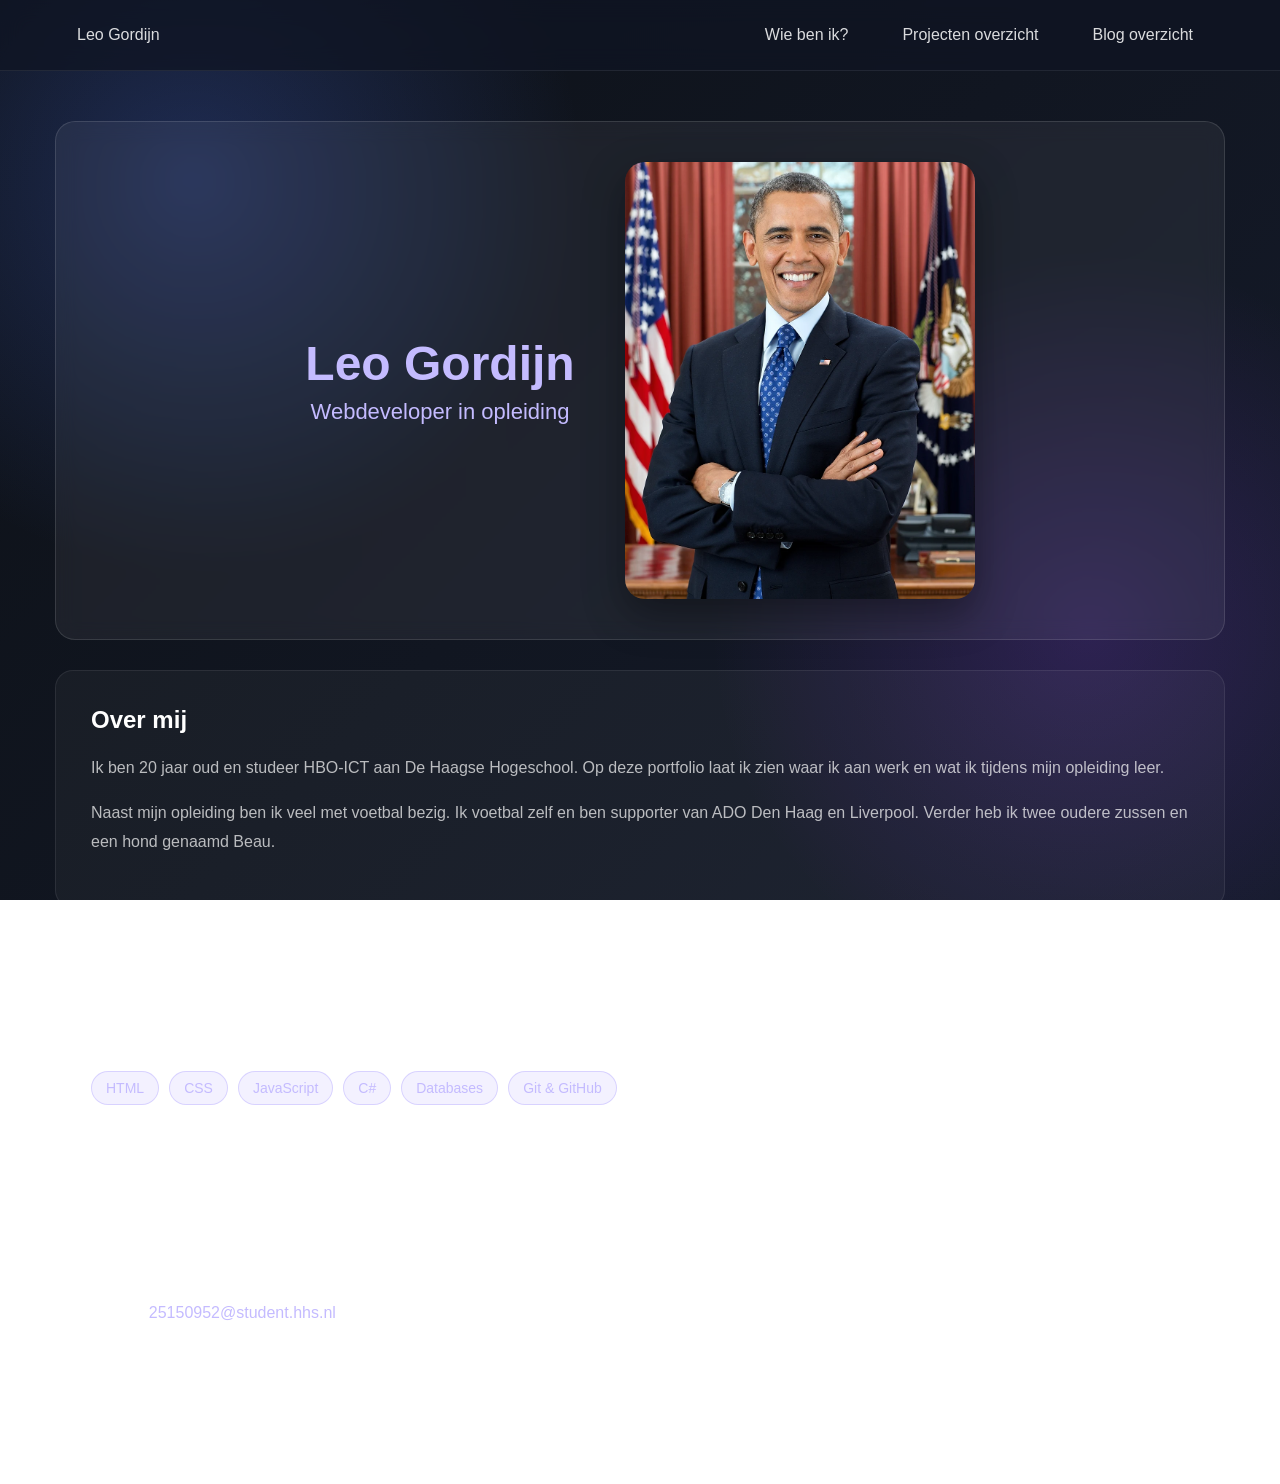
==== index.html @ fe0e4cba "Eerste versie portfolio" ====
<!doctype html>

<html lang="nl">
  <head>
    <meta charset="UTF-8" />
    <meta name="viewport" content="width=device-width, initial-scale=1.0" />

    <title>Mijn eerste website</title>
    <link rel="stylesheet" href="style.css" />
  </head>

  <body>
    <nav class="navbar">
      <div class="container">
        <ul>
          <li><a href="index.html">Leo Gordijn</a></li>

          <li>
            <a href="index.html">Wie ben ik?</a>
          </li>

          <li>
            <a href="projecten-overzicht.html">Projecten overzicht</a>
          </li>

          <li>
            <a href="blog-overzicht.html">Blog overzicht</a>
          </li>
        </ul>
      </div>
    </nav>

    <main>
      <div class="container">
        <section class="intro">
          <aside>
            <h2><b>Leo Gordijn</b></h2>
            <h3>Webdeveloper in opleiding</h3>
          </aside>
          <img src="President_Barack_Obama.jpg.webp" alt="Profielfoto" />
        </section>

        <section class="about">
          <h2>Over mij</h2>

          <p>
            Ik ben 20 jaar oud en studeer HBO-ICT aan De Haagse Hogeschool. Op
            deze portfolio laat ik zien waar ik aan werk en wat ik tijdens mijn
            opleiding leer.
          </p>

          <p>
            Naast mijn opleiding ben ik veel met voetbal bezig. Ik voetbal zelf
            en ben supporter van ADO Den Haag en Liverpool. Verder heb ik twee
            oudere zussen en een hond genaamd Beau.
          </p>
        </section>

        <section class="skills">
          <h2>Wat ik leer</h2>

          <p>
            Tijdens mijn opleiding werk ik met verschillende technieken binnen
            webdevelopment.
          </p>

          <div class="skill-list">
            <span>HTML</span>
            <span>CSS</span>
            <span>JavaScript</span>
            <span>C#</span>
            <span>Databases</span>
            <span>Git & GitHub</span>
          </div>
        </section>

        <section class="contact">
          <h2>Contact</h2>

          <p>
            Wil je contact met mij opnemen of meer van mijn werk bekijken? Je
            kunt mij bereiken via:
          </p>

          <ul class="contact-list">
            <li>
              <strong>E-mail:</strong>
              <a href="mailto:25150952@student.hhs.nl"
                >25150952@student.hhs.nl</a
              >
            </li>
          </ul>
        </section>
      </div>
    </main>

    <footer>
      <div class="container">
        <p>&copy; 2026 Leo Gordijn. Alle rechten voorbehouden.</p>
      </div>
    </footer>
  </body>
</html>
---- style.css ----
/* ========================================
   ALGEMEEN
   ======================================== */

* {
  box-sizing: border-box;
}

body {
  margin: 0;
  min-height: 100vh;

  background:
    radial-gradient(
      circle at 15% 20%,
      rgba(80, 120, 255, 0.25),
      transparent 30%
    ),
    radial-gradient(
      circle at 85% 70%,
      rgba(150, 70, 255, 0.2),
      transparent 30%
    ),
    linear-gradient(135deg, #0d1117, #151b2b);

  background-attachment: fixed;

  color: white;
  font-family: Arial, sans-serif;
}

/* ========================================
   CONTAINER
   ======================================== */

.container {
  max-width: 1200px;
  margin-left: auto;
  margin-right: auto;
  padding-left: 15px;
  padding-right: 15px;
}

/* ========================================
   NAVIGATIE
   ======================================== */

.navbar {
  position: sticky;
  top: 0;
  z-index: 1000;

  background: rgba(15, 20, 35, 0.75);
  backdrop-filter: blur(12px);
  border-bottom: 1px solid rgba(255, 255, 255, 0.08);
}

.navbar ul {
  display: flex;
  align-items: center;

  min-height: 70px;
  margin: 0;
  padding: 0;

  list-style: none;
}

.navbar li {
  margin-right: 10px;
}

.navbar li:first-child {
  margin-right: auto;
}

.navbar a {
  display: block;

  margin: 0 4px;
  padding: 12px 18px;

  color: rgba(255, 255, 255, 0.85);
  text-decoration: none;

  border-radius: 10px;

  transition:
    background-color 0.25s ease,
    color 0.25s ease,
    transform 0.25s ease;
}

.navbar a:hover {
  color: white;
  background: rgba(255, 255, 255, 0.1);
  transform: translateY(-2px);
}

/* ========================================
   WHOAMI / INTRO
   ======================================== */

.intro {
  display: flex;
  align-items: center;
  justify-content: center;
  gap: 50px;

  margin-top: 50px;
  padding: 40px;

  background: rgba(255, 255, 255, 0.06);
  border: 1px solid rgba(255, 255, 255, 0.12);
  border-radius: 20px;
  backdrop-filter: blur(10px);
}

.intro-text {
  flex: 1;
  max-width: 600px;
}

.intro-label {
  margin-bottom: 10px;

  color: #a99cff;
  font-size: 13px;
  font-weight: bold;
  letter-spacing: 2px;
}

.intro h1 {
  margin: 0 0 5px;

  font-size: 48px;
}

.intro h2 {
  margin: 0 0 25px;

  color: #c4bbff;
  font-size: 22px;
  font-weight: normal;
}

.intro p {
  color: rgba(255, 255, 255, 0.72);
  line-height: 1.8;
}

.intro aside {
  text-align: center;
}

.intro aside h2 {
  margin: 0 0 8px;
  font-size: 48px;
}

.intro aside h3 {
  margin: 0;

  color: #c4bbff;
  font-size: 22px;
  font-weight: normal;
}

.intro img {
  width: 350px;
  height: auto;

  border-radius: 20px;
  box-shadow: 0 15px 40px rgba(0, 0, 0, 0.4);
}

/* ========================================
   WHOAMI / ABOUT & SKILLS & CONTACT
   ======================================== */

.about,
.skills,
.contact {
  margin-top: 30px;
  padding: 35px;

  background: rgba(255, 255, 255, 0.04);
  border: 1px solid rgba(255, 255, 255, 0.08);
  border-radius: 18px;
}

.about h2,
.skills h2,
.contact h2 {
  margin-top: 0;
}

.about p,
.skills p,
.contact p {
  color: rgba(255, 255, 255, 0.7);
  line-height: 1.8;
}

/* ========================================
   WHOAMI / SKILLS APART
   ======================================== */

.skill-list {
  display: flex;
  flex-wrap: wrap;
  gap: 10px;
  margin-top: 20px;
}

.skill-list span {
  padding: 8px 14px;

  color: #c4bbff;
  font-size: 14px;

  background: rgba(155, 140, 255, 0.12);
  border: 1px solid rgba(155, 140, 255, 0.3);
  border-radius: 30px;
}

/* ========================================
   WHOAMI / CONTACT APART
   ======================================== */

.contact {
  margin-bottom: 50px;
}

.contact-list {
  margin: 20px 0 0;
  padding: 0;

  list-style: none;
}

.contact-list li {
  margin-bottom: 10px;
}

.contact-list a {
  color: #c4bbff;
  text-decoration: none;
}

.contact-list a:hover {
  text-decoration: underline;
}

/* ========================================
   PAGINA HEADER
   ======================================== */

.page-header {
  margin-top: 50px;
  margin-bottom: 50px;
}

.page-header h1 {
  margin-bottom: 10px;
  font-size: 40px;
}

.page-header p {
  color: rgba(255, 255, 255, 0.7);
}

/* ========================================
   ALGEMENE CARDS
   ======================================== */

.card {
  padding: 25px;

  background: rgba(255, 255, 255, 0.06);
  border: 1px solid rgba(255, 255, 255, 0.12);
  border-radius: 20px;
  backdrop-filter: blur(10px);

  transition:
    transform 0.25s ease,
    background 0.25s ease,
    border-color 0.25s ease,
    box-shadow 0.25s ease;
}

.card:hover {
  transform: translateY(-3px);
  background: rgba(255, 255, 255, 0.065);
  border-color: rgba(155, 140, 255, 0.3);
}

/* ========================================
   ALGEMENE GRIDS
   ======================================== */

.grid {
  display: grid;
  grid-template-columns: repeat(3, 1fr);
  gap: 25px;
}

/* ========================================
   PROJECTEN OVERZICHT
   ======================================== */

.project-category {
  margin-bottom: 70px;
}

.project-category h2 {
  margin-bottom: 5px;
  font-size: 30px;
}

.project-category > p {
  margin-bottom: 25px;
  color: rgba(255, 255, 255, 0.7);
}

/* ========================================
   BLOG DETAIL PAGINA
   ======================================== */

.blog-page {
  padding: 70px 20px 100px;
}

.blog-container {
  max-width: 950px;
  margin: 0 auto;
}

/* Blog header */

.blog-hero {
  margin-bottom: 30px;
  padding: 50px;

  background:
    radial-gradient(
      circle at top right,
      rgba(125, 90, 255, 0.18),
      transparent 40%
    ),
    rgba(255, 255, 255, 0.06);

  border: 1px solid rgba(255, 255, 255, 0.12);
  border-radius: 25px;
  box-shadow: 0 20px 50px rgba(0, 0, 0, 0.25);
}

.blog-label {
  display: inline-block;

  margin-bottom: 15px;

  color: #a99cff;
  font-size: 13px;
  font-weight: bold;
  letter-spacing: 2px;
}

.blog-hero h1 {
  margin: 0 0 20px;

  color: white;
  font-size: 48px;
}

.blog-hero > p {
  max-width: 700px;
  margin-bottom: 30px;

  color: rgba(255, 255, 255, 0.72);
  font-size: 18px;
  line-height: 1.8;
}

/* Technologie tags */

.blog-tech {
  display: flex;
  flex-wrap: wrap;
  gap: 10px;
}

.blog-tech span {
  padding: 8px 14px;

  color: #c4bbff;
  font-size: 13px;
  font-weight: bold;

  background: rgba(155, 140, 255, 0.12);
  border: 1px solid rgba(155, 140, 255, 0.3);
  border-radius: 30px;
}

/* Blog onderdelen */

.blog-content {
  display: grid;
  grid-template-columns: 70px 1fr;
  gap: 20px;

  margin-bottom: 18px;
  padding: 35px;

  background: rgba(255, 255, 255, 0.04);
  border: 1px solid rgba(255, 255, 255, 0.08);
  border-radius: 18px;

  transition:
    transform 0.25s ease,
    background 0.25s ease,
    border-color 0.25s ease;
}

.blog-content:hover {
  transform: translateY(-3px);
  background: rgba(255, 255, 255, 0.065);
  border-color: rgba(155, 140, 255, 0.3);
}

.blog-number {
  padding-top: 4px;

  color: #9b8cff;
  font-size: 18px;
  font-weight: bold;
}

.blog-content h2 {
  margin: 0 0 12px;

  color: white;
  font-size: 26px;
}

.blog-content h3 {
  margin-top: 25px;
  margin-bottom: 10px;

  color: #c4bbff;
}

.blog-content p {
  margin: 0;

  color: rgba(255, 255, 255, 0.7);
  line-height: 1.8;
}

/* Code in blogtekst */

.blog-content code {
  padding: 3px 7px;

  color: #c4bbff;

  background: rgba(155, 140, 255, 0.15);
  border-radius: 5px;
}

/* Request / response */

.request-flow {
  margin: 20px 0;
  padding: 20px;

  color: #c4bbff;
  text-align: center;
  line-height: 2;

  background: rgba(155, 140, 255, 0.08);
  border: 1px solid rgba(155, 140, 255, 0.25);
  border-radius: 12px;
}

/* ========================================
   FOOTER
   ======================================== */

footer {
  padding: 25px 0;

  color: rgba(255, 255, 255, 0.5);
  font-size: 14px;
  text-align: center;
}

footer p {
  margin: 0;
}

/* ========================================
   RESPONSIVE - TABLET
   ======================================== */

@media (max-width: 900px) {
  .grid {
    grid-template-columns: repeat(2, 1fr);
  }

  .intro {
    gap: 30px;
  }

  .intro img {
    width: 300px;
  }
}

/* ========================================
   RESPONSIVE - TELEFOON
   ======================================== */

@media (max-width: 600px) {
  .container {
    padding-left: 20px;
    padding-right: 20px;
  }

  /* Navigatie */

  .navbar ul {
    flex-direction: column;
    align-items: stretch;
  }

  .navbar li,
  .navbar li:first-child {
    margin-right: 0;
  }

  .navbar a {
    text-align: center;
  }

  /* Whoami */

  .intro {
    flex-direction: column;
    align-items: flex-start;
  }

  .intro img {
    width: 100%;
    max-width: 350px;
  }

  /* Projecten / blogs */

  .grid {
    grid-template-columns: 1fr;
  }

  /* Blog detail */

  .blog-page {
    padding: 40px 15px 70px;
  }

  .blog-hero {
    padding: 30px;
  }

  .blog-hero h1 {
    font-size: 34px;
  }

  .blog-content {
    grid-template-columns: 1fr;
    padding: 25px;
  }

  .blog-number {
    padding-top: 0;
  }
}
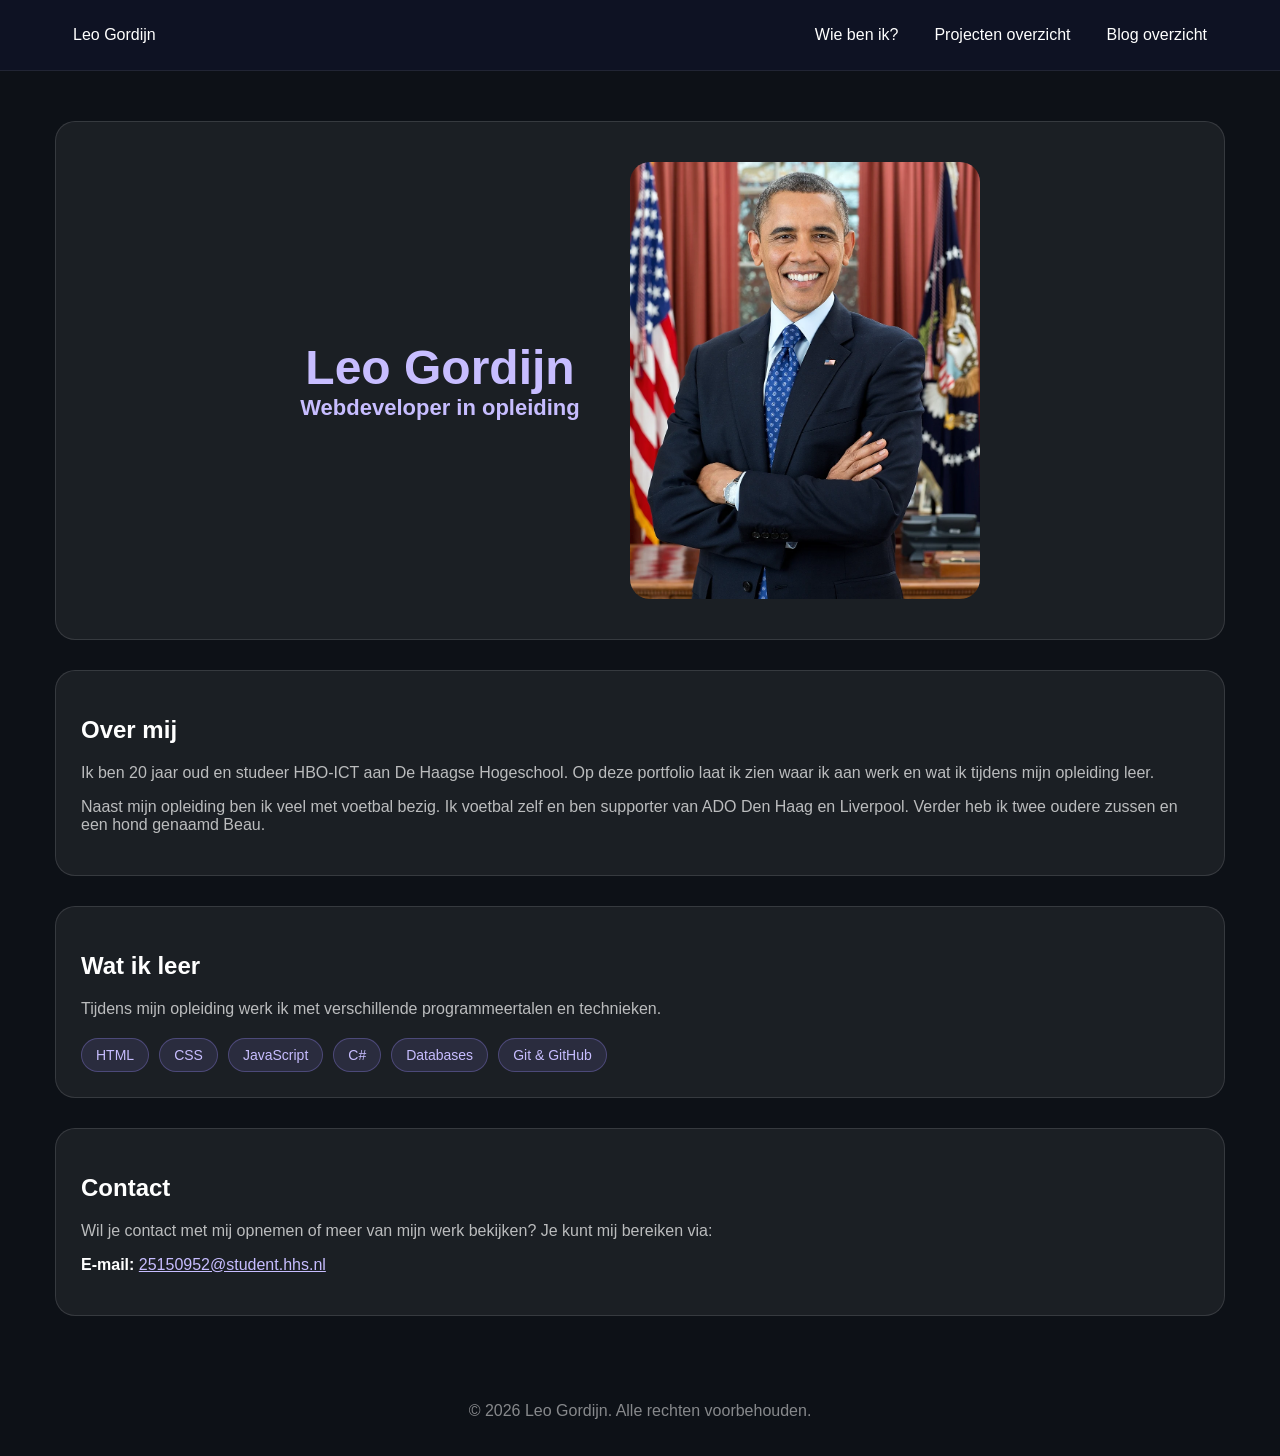
==== commit ca16135c: "Portfolio pagina's en styling bijgewerkt" ====
--- a/index.html
+++ b/index.html
@@ -5,7 +5,7 @@
     <meta charset="UTF-8" />
     <meta name="viewport" content="width=device-width, initial-scale=1.0" />
 
-    <title>Mijn eerste website</title>
+    <title>Whoami | Leo Gordijn</title>
     <link rel="stylesheet" href="style.css" />
   </head>
 
@@ -33,14 +33,18 @@
     <main>
       <div class="container">
         <section class="intro">
-          <aside>
-            <h2><b>Leo Gordijn</b></h2>
+          <div>
+            <h1>Leo Gordijn</h1>
             <h3>Webdeveloper in opleiding</h3>
-          </aside>
-          <img src="President_Barack_Obama.jpg.webp" alt="Profielfoto" />
+          </div>
+
+          <img
+            src="President_Barack_Obama.jpg.webp"
+            alt="Profielfoto van Leo Gordijn"
+          />
         </section>
 
-        <section class="about">
+        <section class="about card">
           <h2>Over mij</h2>
 
           <p>
@@ -56,12 +60,12 @@
           </p>
         </section>
 
-        <section class="skills">
+        <section class="skills card">
           <h2>Wat ik leer</h2>
 
           <p>
-            Tijdens mijn opleiding werk ik met verschillende technieken binnen
-            webdevelopment.
+            Tijdens mijn opleiding werk ik met verschillende programmeertalen en
+            technieken.
           </p>
 
           <div class="skill-list">
@@ -74,7 +78,7 @@
           </div>
         </section>
 
-        <section class="contact">
+        <section class="contact card">
           <h2>Contact</h2>
 
           <p>
@@ -85,9 +89,9 @@
           <ul class="contact-list">
             <li>
               <strong>E-mail:</strong>
-              <a href="mailto:25150952@student.hhs.nl"
-                >25150952@student.hhs.nl</a
-              >
+              <a href="mailto:25150952@student.hhs.nl">
+                25150952@student.hhs.nl
+              </a>
             </li>
           </ul>
         </section>
--- a/style.css
+++ b/style.css
@@ -1,7 +1,3 @@
-/* ========================================
-   ALGEMEEN
-   ======================================== */
-
 * {
   box-sizing: border-box;
 }
@@ -9,65 +5,32 @@
 body {
   margin: 0;
   min-height: 100vh;
-
-  background:
-    radial-gradient(
-      circle at 15% 20%,
-      rgba(80, 120, 255, 0.25),
-      transparent 30%
-    ),
-    radial-gradient(
-      circle at 85% 70%,
-      rgba(150, 70, 255, 0.2),
-      transparent 30%
-    ),
-    linear-gradient(135deg, #0d1117, #151b2b);
-
-  background-attachment: fixed;
-
-  color: white;
+  background-color: hsl(216, 28%, 7%);
+  color: hsl(0, 0%, 100%);
   font-family: Arial, sans-serif;
 }
-
-/* ========================================
-   CONTAINER
-   ======================================== */
 
 .container {
   max-width: 1200px;
-  margin-left: auto;
-  margin-right: auto;
-  padding-left: 15px;
-  padding-right: 15px;
-}
-
-/* ========================================
-   NAVIGATIE
-   ======================================== */
+  margin: auto;
+  padding: 0 15px;
+}
 
 .navbar {
   position: sticky;
   top: 0;
-  z-index: 1000;
-
-  background: rgba(15, 20, 35, 0.75);
-  backdrop-filter: blur(12px);
-  border-bottom: 1px solid rgba(255, 255, 255, 0.08);
+  z-index: 10;
+  background: hsla(225, 40%, 10%, 0.95);
+  border-bottom: 1px solid hsla(0, 0%, 100%, 0.08);
 }
 
 .navbar ul {
   display: flex;
   align-items: center;
-
   min-height: 70px;
   margin: 0;
   padding: 0;
-
   list-style: none;
-}
-
-.navbar li {
-  margin-right: 10px;
 }
 
 .navbar li:first-child {
@@ -76,228 +39,110 @@
 
 .navbar a {
   display: block;
-
-  margin: 0 4px;
   padding: 12px 18px;
-
-  color: rgba(255, 255, 255, 0.85);
+  color: hsl(0, 0%, 100%);
   text-decoration: none;
-
   border-radius: 10px;
-
-  transition:
-    background-color 0.25s ease,
-    color 0.25s ease,
-    transform 0.25s ease;
 }
 
 .navbar a:hover {
-  color: white;
-  background: rgba(255, 255, 255, 0.1);
-  transform: translateY(-2px);
-}
-
-/* ========================================
-   WHOAMI / INTRO
-   ======================================== */
+  background: hsla(0, 0%, 100%, 0.1);
+}
 
 .intro {
   display: flex;
   align-items: center;
   justify-content: center;
   gap: 50px;
-
   margin-top: 50px;
   padding: 40px;
-
-  background: rgba(255, 255, 255, 0.06);
-  border: 1px solid rgba(255, 255, 255, 0.12);
+  background: hsla(0, 0%, 100%, 0.06);
+  border: 1px solid hsla(0, 0%, 100%, 0.12);
   border-radius: 20px;
-  backdrop-filter: blur(10px);
-}
-
-.intro-text {
-  flex: 1;
-  max-width: 600px;
-}
-
-.intro-label {
-  margin-bottom: 10px;
-
-  color: #a99cff;
-  font-size: 13px;
-  font-weight: bold;
-  letter-spacing: 2px;
+}
+
+.intro div {
+  text-align: center;
 }
 
 .intro h1 {
-  margin: 0 0 5px;
-
+  margin: 0;
+  color: hsl(249, 100%, 87%);
   font-size: 48px;
 }
 
-.intro h2 {
-  margin: 0 0 25px;
-
-  color: #c4bbff;
+.intro h3 {
+  margin: 0;
+  color: hsl(249, 100%, 87%);
   font-size: 22px;
-  font-weight: normal;
-}
-
-.intro p {
-  color: rgba(255, 255, 255, 0.72);
-  line-height: 1.8;
-}
-
-.intro aside {
-  text-align: center;
-}
-
-.intro aside h2 {
-  margin: 0 0 8px;
-  font-size: 48px;
-}
-
-.intro aside h3 {
-  margin: 0;
-
-  color: #c4bbff;
-  font-size: 22px;
-  font-weight: normal;
 }
 
 .intro img {
   width: 350px;
-  height: auto;
-
   border-radius: 20px;
-  box-shadow: 0 15px 40px rgba(0, 0, 0, 0.4);
-}
-
-/* ========================================
-   WHOAMI / ABOUT & SKILLS & CONTACT
-   ======================================== */
+}
 
 .about,
 .skills,
 .contact {
   margin-top: 30px;
-  padding: 35px;
-
-  background: rgba(255, 255, 255, 0.04);
-  border: 1px solid rgba(255, 255, 255, 0.08);
-  border-radius: 18px;
-}
-
-.about h2,
-.skills h2,
-.contact h2 {
-  margin-top: 0;
-}
-
-.about p,
-.skills p,
-.contact p {
-  color: rgba(255, 255, 255, 0.7);
-  line-height: 1.8;
-}
-
-/* ========================================
-   WHOAMI / SKILLS APART
-   ======================================== */
+}
+
+.contact {
+  margin-bottom: 50px;
+}
 
 .skill-list {
   display: flex;
-  flex-wrap: wrap;
   gap: 10px;
   margin-top: 20px;
 }
 
-.skill-list span {
+.skill-list span,
+.blog-tech span {
   padding: 8px 14px;
-
-  color: #c4bbff;
+  color: hsl(249, 100%, 87%);
   font-size: 14px;
-
-  background: rgba(155, 140, 255, 0.12);
-  border: 1px solid rgba(155, 140, 255, 0.3);
+  background: hsla(249, 100%, 77%, 0.12);
+  border: 1px solid hsla(249, 100%, 77%, 0.3);
   border-radius: 30px;
 }
 
-/* ========================================
-   WHOAMI / CONTACT APART
-   ======================================== */
-
-.contact {
-  margin-bottom: 50px;
-}
-
 .contact-list {
-  margin: 20px 0 0;
   padding: 0;
-
   list-style: none;
 }
 
-.contact-list li {
-  margin-bottom: 10px;
-}
-
 .contact-list a {
-  color: #c4bbff;
-  text-decoration: none;
-}
-
-.contact-list a:hover {
-  text-decoration: underline;
-}
-
-/* ========================================
-   PAGINA HEADER
-   ======================================== */
+  color: hsl(249, 100%, 87%);
+}
 
 .page-header {
-  margin-top: 50px;
-  margin-bottom: 50px;
+  margin: 50px 0;
 }
 
 .page-header h1 {
-  margin-bottom: 10px;
   font-size: 40px;
 }
 
 .page-header p {
-  color: rgba(255, 255, 255, 0.7);
-}
-
-/* ========================================
-   ALGEMENE CARDS
-   ======================================== */
+  color: hsla(0, 0%, 100%, 0.7);
+}
 
 .card {
   padding: 25px;
-
-  background: rgba(255, 255, 255, 0.06);
-  border: 1px solid rgba(255, 255, 255, 0.12);
+  background: hsla(0, 0%, 100%, 0.06);
+  border: 1px solid hsla(0, 0%, 100%, 0.12);
   border-radius: 20px;
-  backdrop-filter: blur(10px);
-
-  transition:
-    transform 0.25s ease,
-    background 0.25s ease,
-    border-color 0.25s ease,
-    box-shadow 0.25s ease;
+}
+
+.card p {
+  color: hsla(0, 0%, 100%, 0.7);
 }
 
 .card:hover {
-  transform: translateY(-3px);
-  background: rgba(255, 255, 255, 0.065);
-  border-color: rgba(155, 140, 255, 0.3);
-}
-
-/* ========================================
-   ALGEMENE GRIDS
-   ======================================== */
+  background: hsla(0, 0%, 100%, 0.08);
+}
 
 .grid {
   display: grid;
@@ -305,205 +150,94 @@
   gap: 25px;
 }
 
-/* ========================================
-   PROJECTEN OVERZICHT
-   ======================================== */
+.project {
+  margin-bottom: 30px;
+}
+
+.project h2 {
+  margin-top: 0;
+}
 
 .project-category {
   margin-bottom: 70px;
 }
 
 .project-category h2 {
-  margin-bottom: 5px;
   font-size: 30px;
 }
 
-.project-category > p {
-  margin-bottom: 25px;
-  color: rgba(255, 255, 255, 0.7);
-}
-
-/* ========================================
-   BLOG DETAIL PAGINA
-   ======================================== */
+.project-category p {
+  color: hsla(0, 0%, 100%, 0.7);
+}
 
 .blog-page {
-  padding: 70px 20px 100px;
-}
-
-.blog-container {
-  max-width: 950px;
-  margin: 0 auto;
-}
-
-/* Blog header */
-
-.blog-hero {
+  padding: 70px;
+}
+
+.blog-intro {
   margin-bottom: 30px;
   padding: 50px;
-
-  background:
-    radial-gradient(
-      circle at top right,
-      rgba(125, 90, 255, 0.18),
-      transparent 40%
-    ),
-    rgba(255, 255, 255, 0.06);
-
-  border: 1px solid rgba(255, 255, 255, 0.12);
-  border-radius: 25px;
-  box-shadow: 0 20px 50px rgba(0, 0, 0, 0.25);
-}
-
-.blog-label {
-  display: inline-block;
-
-  margin-bottom: 15px;
-
-  color: #a99cff;
-  font-size: 13px;
-  font-weight: bold;
-  letter-spacing: 2px;
-}
-
-.blog-hero h1 {
-  margin: 0 0 20px;
-
-  color: white;
+  border: 1px solid hsla(0, 0%, 100%, 0.12);
+  border-radius: 20px;
+}
+
+.blog-intro h1 {
+  margin: 0;
   font-size: 48px;
 }
 
-.blog-hero > p {
+.blog-intro p {
   max-width: 700px;
-  margin-bottom: 30px;
-
-  color: rgba(255, 255, 255, 0.72);
+  color: hsla(0, 0%, 100%, 0.7);
   font-size: 18px;
-  line-height: 1.8;
-}
-
-/* Technologie tags */
+}
 
 .blog-tech {
   display: flex;
-  flex-wrap: wrap;
-  gap: 10px;
-}
-
-.blog-tech span {
-  padding: 8px 14px;
-
-  color: #c4bbff;
-  font-size: 13px;
-  font-weight: bold;
-
-  background: rgba(155, 140, 255, 0.12);
-  border: 1px solid rgba(155, 140, 255, 0.3);
-  border-radius: 30px;
-}
-
-/* Blog onderdelen */
+  gap: 15px;
+  margin-top: 20px;
+}
 
 .blog-content {
   display: grid;
   grid-template-columns: 70px 1fr;
   gap: 20px;
-
   margin-bottom: 18px;
-  padding: 35px;
-
-  background: rgba(255, 255, 255, 0.04);
-  border: 1px solid rgba(255, 255, 255, 0.08);
-  border-radius: 18px;
-
-  transition:
-    transform 0.25s ease,
-    background 0.25s ease,
-    border-color 0.25s ease;
-}
-
-.blog-content:hover {
-  transform: translateY(-3px);
-  background: rgba(255, 255, 255, 0.065);
-  border-color: rgba(155, 140, 255, 0.3);
 }
 
 .blog-number {
-  padding-top: 4px;
-
-  color: #9b8cff;
+  color: hsl(249, 100%, 77%);
   font-size: 18px;
   font-weight: bold;
 }
 
 .blog-content h2 {
-  margin: 0 0 12px;
-
-  color: white;
-  font-size: 26px;
+  margin-top: 0;
 }
 
 .blog-content h3 {
   margin-top: 25px;
-  margin-bottom: 10px;
-
-  color: #c4bbff;
 }
 
 .blog-content p {
-  margin: 0;
-
-  color: rgba(255, 255, 255, 0.7);
-  line-height: 1.8;
-}
-
-/* Code in blogtekst */
+  margin: 0 0 15;
+}
 
 .blog-content code {
-  padding: 3px 7px;
-
-  color: #c4bbff;
-
-  background: rgba(155, 140, 255, 0.15);
-  border-radius: 5px;
-}
-
-/* Request / response */
-
-.request-flow {
-  margin: 20px 0;
+  padding: 3px;
+  color: hsl(249, 100%, 87%);
+  background: hsla(249, 100%, 77%, 0.15);
+}
+
+footer {
   padding: 20px;
-
-  color: #c4bbff;
+  color: hsla(0, 0%, 100%, 0.5);
   text-align: center;
-  line-height: 2;
-
-  background: rgba(155, 140, 255, 0.08);
-  border: 1px solid rgba(155, 140, 255, 0.25);
-  border-radius: 12px;
-}
-
-/* ========================================
-   FOOTER
-   ======================================== */
-
-footer {
-  padding: 25px 0;
-
-  color: rgba(255, 255, 255, 0.5);
-  font-size: 14px;
-  text-align: center;
-}
-
-footer p {
-  margin: 0;
-}
-
-/* ========================================
-   RESPONSIVE - TABLET
-   ======================================== */
-
-@media (max-width: 900px) {
+}
+
+/* TABLET */
+
+@media (max-width: 768px) {
   .grid {
     grid-template-columns: repeat(2, 1fr);
   }
@@ -515,26 +249,23 @@
   .intro img {
     width: 300px;
   }
-}
-
-/* ========================================
-   RESPONSIVE - TELEFOON
-   ======================================== */
-
-@media (max-width: 600px) {
-  .container {
-    padding-left: 20px;
-    padding-right: 20px;
-  }
-
-  /* Navigatie */
+
+  .blog-page {
+    padding: 40px;
+  }
+}
+
+/* TELEFOON */
+
+@media (max-width: 480px) {
+  .grid {
+    grid-template-columns: 1fr;
+  }
 
   .navbar ul {
     flex-direction: column;
-    align-items: stretch;
-  }
-
-  .navbar li,
+  }
+
   .navbar li:first-child {
     margin-right: 0;
   }
@@ -543,44 +274,39 @@
     text-align: center;
   }
 
-  /* Whoami */
-
   .intro {
     flex-direction: column;
-    align-items: flex-start;
+    gap: 20px;
+    padding: 25px;
+  }
+
+  .intro h1 {
+    font-size: 36px;
   }
 
   .intro img {
     width: 100%;
-    max-width: 350px;
-  }
-
-  /* Projecten / blogs */
-
-  .grid {
-    grid-template-columns: 1fr;
-  }
-
-  /* Blog detail */
+    max-width: 300px;
+  }
+
+  .skill-list,
+  .blog-tech {
+    flex-wrap: wrap;
+  }
 
   .blog-page {
-    padding: 40px 15px 70px;
-  }
-
-  .blog-hero {
-    padding: 30px;
-  }
-
-  .blog-hero h1 {
+    padding: 30px 15px;
+  }
+
+  .blog-intro {
+    padding: 25px;
+  }
+
+  .blog-intro h1 {
     font-size: 34px;
   }
 
   .blog-content {
     grid-template-columns: 1fr;
-    padding: 25px;
-  }
-
-  .blog-number {
-    padding-top: 0;
-  }
-}
+  }
+}
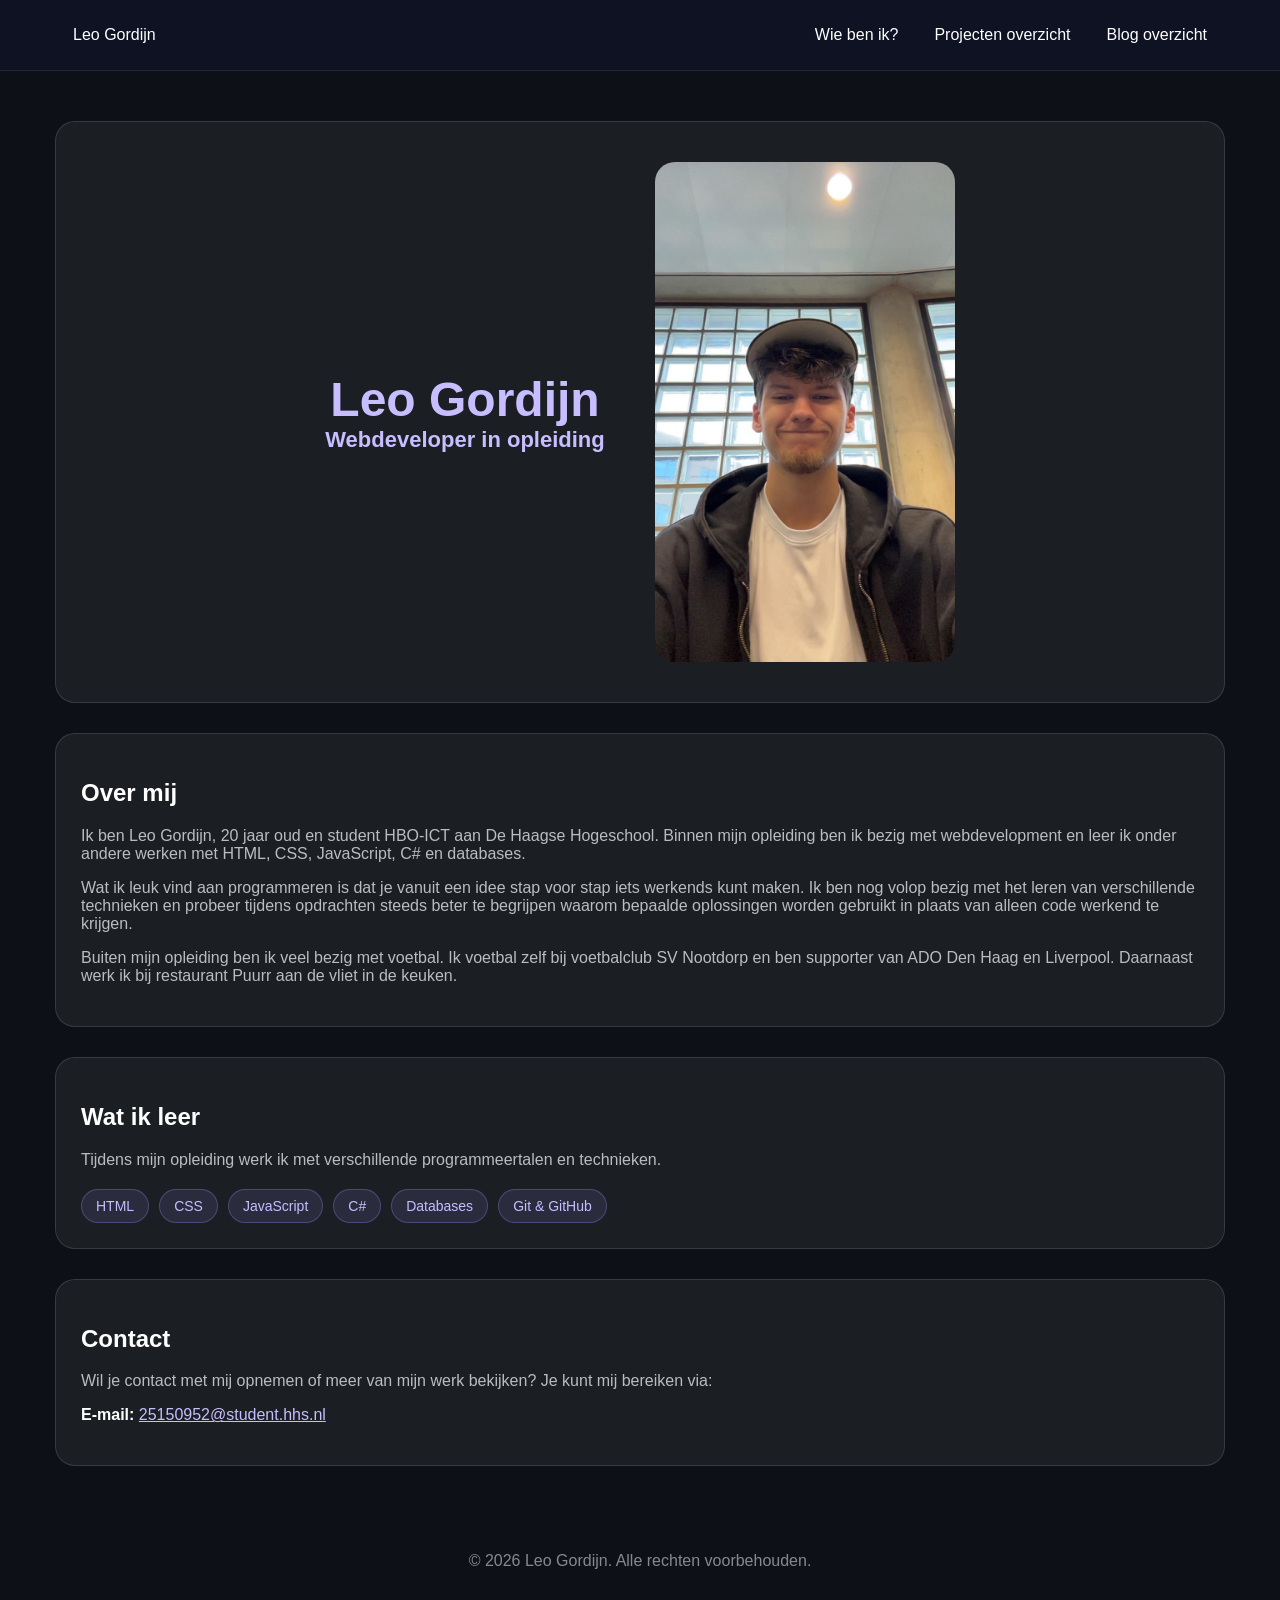
==== commit cac8860e: "Website bijgewerkt" ====
--- a/index.html
+++ b/index.html
@@ -2,11 +2,11 @@
 
 <html lang="nl">
   <head>
-    <meta charset="UTF-8" />
-    <meta name="viewport" content="width=device-width, initial-scale=1.0" />
+    <meta charset="UTF-8">
+    <meta name="viewport" content="width=device-width, initial-scale=1.0">
 
     <title>Whoami | Leo Gordijn</title>
-    <link rel="stylesheet" href="style.css" />
+    <link rel="stylesheet" href="style.css">
   </head>
 
   <body>
@@ -35,28 +35,34 @@
         <section class="intro">
           <div>
             <h1>Leo Gordijn</h1>
-            <h3>Webdeveloper in opleiding</h3>
+            <h2>Webdeveloper in opleiding</h2>
           </div>
 
-          <img
-            src="President_Barack_Obama.jpg.webp"
-            alt="Profielfoto van Leo Gordijn"
-          />
+          <img src="ikke.jpg" alt="Profielfoto van Leo Gordijn">
         </section>
 
         <section class="about card">
           <h2>Over mij</h2>
 
           <p>
-            Ik ben 20 jaar oud en studeer HBO-ICT aan De Haagse Hogeschool. Op
-            deze portfolio laat ik zien waar ik aan werk en wat ik tijdens mijn
-            opleiding leer.
+            Ik ben Leo Gordijn, 20 jaar oud en student HBO-ICT aan De Haagse
+            Hogeschool. Binnen mijn opleiding ben ik bezig met webdevelopment en
+            leer ik onder andere werken met HTML, CSS, JavaScript, C# en
+            databases.
           </p>
 
           <p>
-            Naast mijn opleiding ben ik veel met voetbal bezig. Ik voetbal zelf
-            en ben supporter van ADO Den Haag en Liverpool. Verder heb ik twee
-            oudere zussen en een hond genaamd Beau.
+            Wat ik leuk vind aan programmeren is dat je vanuit een idee stap
+            voor stap iets werkends kunt maken. Ik ben nog volop bezig met het
+            leren van verschillende technieken en probeer tijdens opdrachten
+            steeds beter te begrijpen waarom bepaalde oplossingen worden
+            gebruikt in plaats van alleen code werkend te krijgen.
+          </p>
+
+          <p>
+            Buiten mijn opleiding ben ik veel bezig met voetbal. Ik voetbal zelf
+            bij voetbalclub SV Nootdorp en ben supporter van ADO Den Haag en
+            Liverpool. Daarnaast werk ik bij restaurant Puurr aan de vliet in de keuken.
           </p>
         </section>
 
--- a/style.css
+++ b/style.css
@@ -71,14 +71,15 @@
   font-size: 48px;
 }
 
-.intro h3 {
+.intro h2 {
   margin: 0;
   color: hsl(249, 100%, 87%);
   font-size: 22px;
 }
 
 .intro img {
-  width: 350px;
+  width: 300px;
+  height: 500px;
   border-radius: 20px;
 }
 
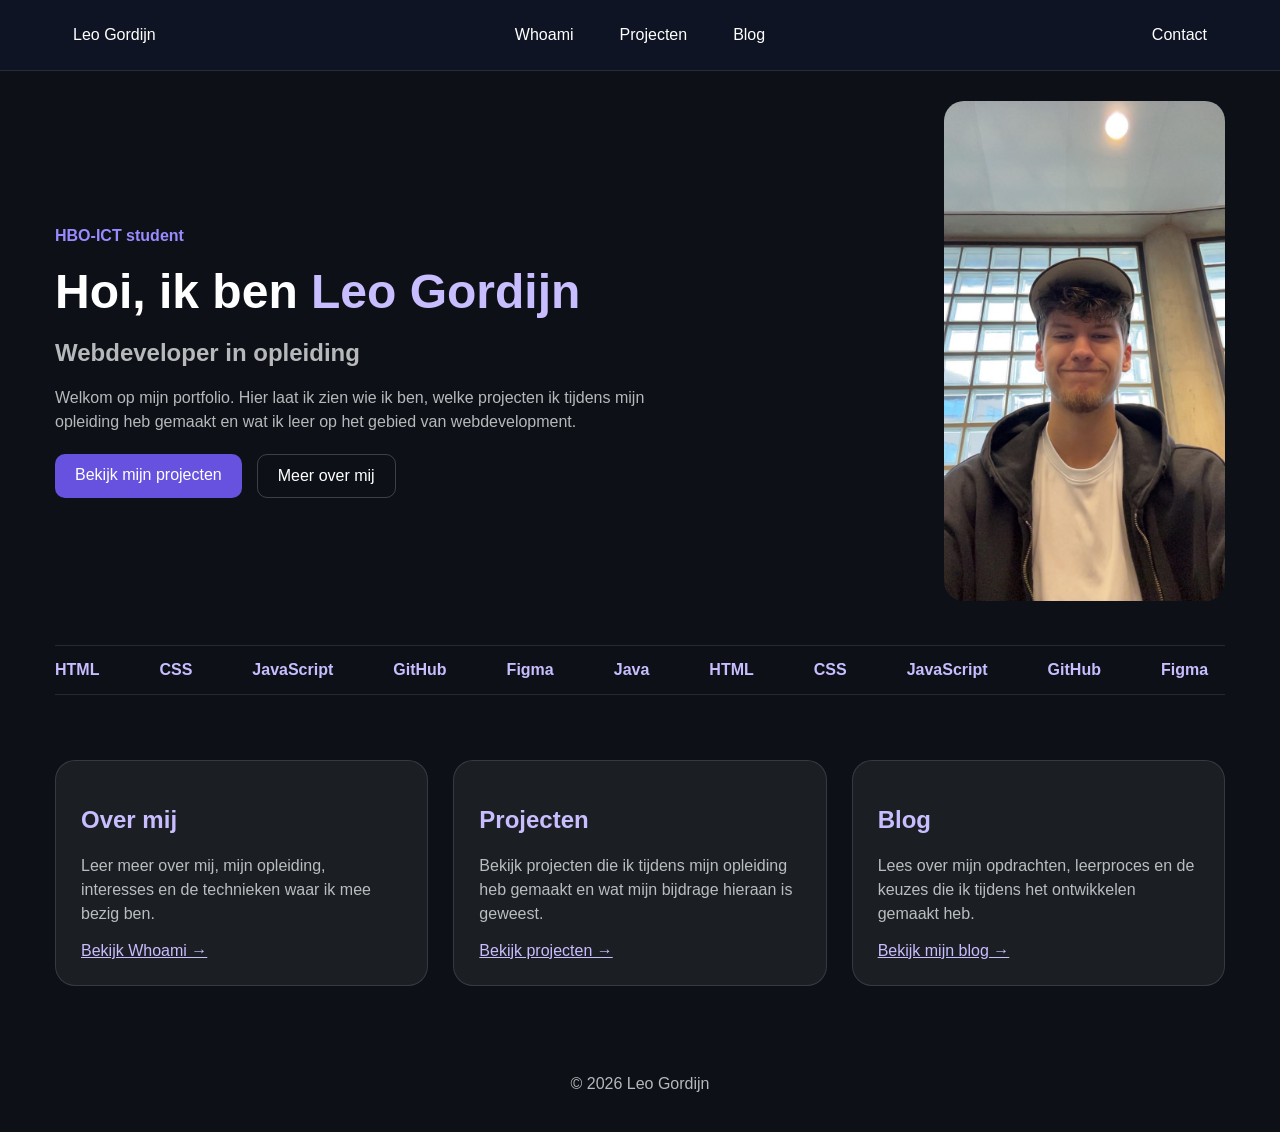
==== commit 02d949be: "Portfolio website bijgewerkt" ====
--- a/index.html
+++ b/index.html
@@ -1,113 +1,124 @@
 <!doctype html>
-
 <html lang="nl">
   <head>
-    <meta charset="UTF-8">
-    <meta name="viewport" content="width=device-width, initial-scale=1.0">
-
-    <title>Whoami | Leo Gordijn</title>
-    <link rel="stylesheet" href="style.css">
+    <meta charset="UTF-8" />
+    <meta name="viewport" content="width=device-width, initial-scale=1.0" />
+    <meta
+      name="description"
+      content="Portfolio van Leo Gordijn, HBO-ICT student en webdeveloper in opleiding."
+    />
+    <title>Home | Leo Gordijn</title>
+    <link rel="stylesheet" href="style.css" />
   </head>
 
   <body>
     <nav class="navbar">
-      <div class="container">
-        <ul>
-          <li><a href="index.html">Leo Gordijn</a></li>
+      <div class="nav-container">
+        <a class="nav-home" href="index.html">Leo Gordijn</a>
 
-          <li>
-            <a href="index.html">Wie ben ik?</a>
-          </li>
+        <ul class="nav-links">
+          <li><a href="whoami.html">Whoami</a></li>
+          <li><a href="projecten-overzicht.html">Projecten</a></li>
+          <li><a href="blog-overzicht.html">Blog</a></li>
+        </ul>
 
-          <li>
-            <a href="projecten-overzicht.html">Projecten overzicht</a>
-          </li>
-
-          <li>
-            <a href="blog-overzicht.html">Blog overzicht</a>
-          </li>
-        </ul>
+        <a class="nav-contact" href="contact.html">Contact</a>
       </div>
     </nav>
 
-    <main>
-      <div class="container">
-        <section class="intro">
-          <div>
-            <h1>Leo Gordijn</h1>
-            <h2>Webdeveloper in opleiding</h2>
-          </div>
+    <main class="container">
+      <section class="home">
+        <div class="home-text">
+          <p class="home-label">HBO-ICT student</p>
 
-          <img src="ikke.jpg" alt="Profielfoto van Leo Gordijn">
-        </section>
+          <h1>Hoi, ik ben <span>Leo Gordijn</span></h1>
 
-        <section class="about card">
-          <h2>Over mij</h2>
+          <h2>Webdeveloper in opleiding</h2>
 
-          <p>
-            Ik ben Leo Gordijn, 20 jaar oud en student HBO-ICT aan De Haagse
-            Hogeschool. Binnen mijn opleiding ben ik bezig met webdevelopment en
-            leer ik onder andere werken met HTML, CSS, JavaScript, C# en
-            databases.
+          <p class="home-description">
+            Welkom op mijn portfolio. Hier laat ik zien wie ik ben, welke
+            projecten ik tijdens mijn opleiding heb gemaakt en wat ik leer op
+            het gebied van webdevelopment.
           </p>
 
+          <div class="home-buttons">
+            <a class="button-primary" href="projecten-overzicht.html">
+              Bekijk mijn projecten
+            </a>
+
+            <a class="button-secondary" href="whoami.html"> Meer over mij </a>
+          </div>
+        </div>
+
+        <div>
+          <img src="afbeeldingen\ikke.jpg" alt="Profielfoto van Leo Gordijn" />
+        </div>
+      </section>
+
+      <section class="tech-bar" aria-label="Technieken die ik gebruik">
+        <div class="tech-track">
+          <span>HTML</span>
+          <span>CSS</span>
+          <span>JavaScript</span>
+          <span>GitHub</span>
+          <span>Figma</span>
+          <span>Java</span>
+
+          <span>HTML</span>
+          <span>CSS</span>
+          <span>JavaScript</span>
+          <span>GitHub</span>
+          <span>Figma</span>
+          <span>Java</span>
+
+          <span>HTML</span>
+          <span>CSS</span>
+          <span>JavaScript</span>
+          <span>GitHub</span>
+          <span>Figma</span>
+          <span>Java</span>
+
+          <span>HTML</span>
+          <span>CSS</span>
+          <span>JavaScript</span>
+          <span>GitHub</span>
+          <span>Figma</span>
+          <span>Java</span>
+        </div>
+      </section>
+
+      <section class="home-info">
+        <article class="card">
+          <h2>Over mij</h2>
           <p>
-            Wat ik leuk vind aan programmeren is dat je vanuit een idee stap
-            voor stap iets werkends kunt maken. Ik ben nog volop bezig met het
-            leren van verschillende technieken en probeer tijdens opdrachten
-            steeds beter te begrijpen waarom bepaalde oplossingen worden
-            gebruikt in plaats van alleen code werkend te krijgen.
+            Leer meer over mij, mijn opleiding, interesses en de technieken waar
+            ik mee bezig ben.
           </p>
+          <a href="whoami.html">Bekijk Whoami →</a>
+        </article>
 
+        <article class="card">
+          <h2>Projecten</h2>
           <p>
-            Buiten mijn opleiding ben ik veel bezig met voetbal. Ik voetbal zelf
-            bij voetbalclub SV Nootdorp en ben supporter van ADO Den Haag en
-            Liverpool. Daarnaast werk ik bij restaurant Puurr aan de vliet in de keuken.
+            Bekijk projecten die ik tijdens mijn opleiding heb gemaakt en wat
+            mijn bijdrage hieraan is geweest.
           </p>
-        </section>
+          <a href="projecten-overzicht.html"> Bekijk projecten → </a>
+        </article>
 
-        <section class="skills card">
-          <h2>Wat ik leer</h2>
-
+        <article class="card">
+          <h2>Blog</h2>
           <p>
-            Tijdens mijn opleiding werk ik met verschillende programmeertalen en
-            technieken.
+            Lees over mijn opdrachten, leerproces en de keuzes die ik tijdens
+            het ontwikkelen gemaakt heb.
           </p>
-
-          <div class="skill-list">
-            <span>HTML</span>
-            <span>CSS</span>
-            <span>JavaScript</span>
-            <span>C#</span>
-            <span>Databases</span>
-            <span>Git & GitHub</span>
-          </div>
-        </section>
-
-        <section class="contact card">
-          <h2>Contact</h2>
-
-          <p>
-            Wil je contact met mij opnemen of meer van mijn werk bekijken? Je
-            kunt mij bereiken via:
-          </p>
-
-          <ul class="contact-list">
-            <li>
-              <strong>E-mail:</strong>
-              <a href="mailto:25150952@student.hhs.nl">
-                25150952@student.hhs.nl
-              </a>
-            </li>
-          </ul>
-        </section>
-      </div>
+          <a href="blog-overzicht.html">Bekijk mijn blog →</a>
+        </article>
+      </section>
     </main>
 
     <footer>
-      <div class="container">
-        <p>&copy; 2026 Leo Gordijn. Alle rechten voorbehouden.</p>
-      </div>
+      <p>© 2026 Leo Gordijn</p>
     </footer>
   </body>
 </html>
--- a/style.css
+++ b/style.css
@@ -1,12 +1,13 @@
+/* BASIS */
+
 * {
   box-sizing: border-box;
 }
 
 body {
   margin: 0;
-  min-height: 100vh;
-  background-color: hsl(216, 28%, 7%);
-  color: hsl(0, 0%, 100%);
+  background: hsl(216, 28%, 7%);
+  color: white;
   font-family: Arial, sans-serif;
 }
 
@@ -16,31 +17,60 @@
   padding: 0 15px;
 }
 
+p {
+  color: hsla(0, 0%, 100%, 0.7);
+  line-height: 1.5;
+}
+
+a {
+  color: hsl(249, 100%, 87%);
+}
+
+footer {
+  padding: 20px;
+  text-align: center;
+}
+
+
+/* NAVIGATIE */
+
 .navbar {
   position: sticky;
   top: 0;
   z-index: 10;
-  background: hsla(225, 40%, 10%, 0.95);
-  border-bottom: 1px solid hsla(0, 0%, 100%, 0.08);
-}
-
-.navbar ul {
-  display: flex;
+  background: hsl(225, 40%, 10%);
+  border-bottom: 1px solid hsla(0, 0%, 100%, 0.1);
+}
+
+.nav-container {
+  max-width: 1200px;
+  min-height: 70px;
+  margin: auto;
+  padding: 0 15px;
+  display: grid;
+  grid-template-columns: 1fr auto 1fr;
   align-items: center;
-  min-height: 70px;
+}
+
+.nav-links {
+  display: flex;
+  gap: 10px;
   margin: 0;
   padding: 0;
   list-style: none;
 }
 
-.navbar li:first-child {
-  margin-right: auto;
+.nav-home {
+  justify-self: start;
+}
+
+.nav-contact {
+  justify-self: end;
 }
 
 .navbar a {
-  display: block;
   padding: 12px 18px;
-  color: hsl(0, 0%, 100%);
+  color: white;
   text-decoration: none;
   border-radius: 10px;
 }
@@ -49,52 +79,154 @@
   background: hsla(0, 0%, 100%, 0.1);
 }
 
-.intro {
-  display: flex;
-  align-items: center;
-  justify-content: center;
-  gap: 50px;
-  margin-top: 50px;
-  padding: 40px;
+
+/* ALGEMEEN */
+
+.page-header {
+  margin: 50px 0 30px;
+}
+
+.page-header h1 {
+  font-size: 40px;
+}
+
+.card,
+.contact-info,
+.contact-form {
   background: hsla(0, 0%, 100%, 0.06);
   border: 1px solid hsla(0, 0%, 100%, 0.12);
   border-radius: 20px;
 }
 
-.intro div {
-  text-align: center;
-}
-
-.intro h1 {
+.card {
+  padding: 25px;
+  margin-top: 25px;
+}
+
+.card:hover {
+  background: hsla(0, 0%, 100%, 0.08);
+}
+
+.grid,
+.home-info {
+  display: grid;
+  grid-template-columns: repeat(3, 1fr);
+  gap: 25px;
+}
+
+
+/* HOME */
+
+.home {
+  display: flex;
+  align-items: center;
+  justify-content: space-between;
+  gap: 40px;
+  padding: 30px 0;
+}
+
+.home-text {
+  max-width: 650px;
+}
+
+.home-label {
+  color: hsl(249, 100%, 77%);
+  font-weight: bold;
+}
+
+.home h1 {
   margin: 0;
+  font-size: 48px;
+}
+
+.home h1 span,
+.home-info h2 {
   color: hsl(249, 100%, 87%);
-  font-size: 48px;
-}
-
-.intro h2 {
-  margin: 0;
-  color: hsl(249, 100%, 87%);
-  font-size: 22px;
-}
-
-.intro img {
-  width: 300px;
+}
+
+.home h2 {
+  color: hsla(0, 0%, 100%, 0.7);
+}
+
+.home img {
+  width: 100%;
+  max-width: 350px;
   height: 500px;
   border-radius: 20px;
 }
 
-.about,
-.skills,
-.contact {
-  margin-top: 30px;
-}
-
-.contact {
+.home-buttons {
+  display: flex;
+  gap: 15px;
+  margin-top: 20px;
+}
+
+.button-primary,
+.button-secondary {
+  padding: 12px 20px;
+  color: white;
+  text-decoration: none;
+  border-radius: 10px;
+}
+
+.button-primary,
+.project-filters button,
+.blog-toggle,
+.contact-form button {
+  background: hsl(249, 70%, 60%);
+}
+
+.button-secondary {
+  border: 1px solid hsla(0, 0%, 100%, 0.2);
+}
+
+.button-primary:hover,
+.button-secondary:hover,
+.project-filters button:hover,
+.blog-toggle:hover {
+  background: hsl(249, 70%, 65%);
+}
+
+.home-info {
   margin-bottom: 50px;
 }
 
-.skill-list {
-  display: flex;
+
+/* BEWEGENDE TECHNIEKENBALK */
+
+.tech-bar {
+  margin: 10px 0 40px;
+  padding: 15px 0;
+  overflow: hidden;
+  border-top: 1px solid hsla(0, 0%, 100%, 0.1);
+  border-bottom: 1px solid hsla(0, 0%, 100%, 0.1);
+}
+
+.tech-track {
+  display: flex;
+  width: max-content;
+  gap: 60px;
+  animation: scroll 30s linear infinite;
+}
+
+.tech-track span {
+  color: hsl(249, 100%, 87%);
+  font-weight: bold;
+}
+
+@keyframes scroll {
+  to {
+    transform: translateX(-25%);
+  }
+}
+
+
+/* WHOAMI */
+
+.skill-list,
+.blog-tech {
+  display: flex;
+  flex-wrap: wrap;
   gap: 10px;
   margin-top: 20px;
 }
@@ -103,196 +235,248 @@
 .blog-tech span {
   padding: 8px 14px;
   color: hsl(249, 100%, 87%);
+  background: hsla(249, 100%, 77%, 0.12);
+  border-radius: 20px;
+}
+
+.contact {
+  margin-bottom: 50px;
+}
+
+.contact .button-primary {
+  display: inline-block;
+  margin-top: 10px;
+  margin-bottom: 5px;
+}
+
+.club {
+  display: flex;
+  align-items: center;
+  justify-content: space-between;
+  gap: 40px;
+  margin-top: 30px;
+}
+
+.club div {
+  flex: 1;
+}
+
+.club img {
+  width: 10%;
+  min-width: 80px;
+  max-width: 120px;
+  height: auto;
+  object-fit: contain;
+}
+
+
+/* WIKIPEDIA API */
+
+.wiki-info {
+  margin-top: 15px;
+  padding: 12px 15px;
+  background: hsla(249, 100%, 77%, 0.05);
+  border-left: 2px solid hsl(249, 100%, 77%);
+  border-radius: 6px;
+}
+
+.wiki-info p {
+  margin: 5px 0;
+  color: hsla(0, 0%, 100%, 0.6);
   font-size: 14px;
-  background: hsla(249, 100%, 77%, 0.12);
-  border: 1px solid hsla(249, 100%, 77%, 0.3);
-  border-radius: 30px;
-}
-
-.contact-list {
-  padding: 0;
-  list-style: none;
-}
-
-.contact-list a {
+}
+
+.wiki-info .api-label {
   color: hsl(249, 100%, 87%);
-}
-
-.page-header {
-  margin: 50px 0;
-}
-
-.page-header h1 {
-  font-size: 40px;
-}
-
-.page-header p {
-  color: hsla(0, 0%, 100%, 0.7);
-}
-
-.card {
-  padding: 25px;
-  background: hsla(0, 0%, 100%, 0.06);
+  font-size: 13px;
+  font-weight: bold;
+}
+
+.wiki-info a {
+  font-size: 13px;
+}
+
+
+/* PROJECTEN EN BLOGOVERZICHT */
+
+.project {
+  margin-bottom: 30px;
+}
+
+.project h2,
+.blog-content h2 {
+  margin-top: 0;
+}
+
+.project-category {
+  margin-bottom: 70px;
+}
+
+.project-filters {
+  display: flex;
+  gap: 10px;
+  margin-bottom: 25px;
+}
+
+.project-filters button,
+.blog-toggle {
+  padding: 10px 18px;
+  color: white;
+  border: 0;
+  border-radius: 10px;
+  cursor: pointer;
+}
+
+.blog-toggle {
+  margin-top: 10px;
+}
+
+.blog-extra {
+  margin-top: 20px;
+}
+
+
+/* BLOGPAGINA */
+
+.blog-page {
+  padding: 50px 15px;
+}
+
+.blog-intro {
+  max-width: 1200px;
+  margin: auto auto 30px;
+  padding: 40px;
   border: 1px solid hsla(0, 0%, 100%, 0.12);
   border-radius: 20px;
 }
 
-.card p {
-  color: hsla(0, 0%, 100%, 0.7);
-}
-
-.card:hover {
-  background: hsla(0, 0%, 100%, 0.08);
-}
-
-.grid {
-  display: grid;
-  grid-template-columns: repeat(3, 1fr);
-  gap: 25px;
-}
-
-.project {
-  margin-bottom: 30px;
-}
-
-.project h2 {
+.blog-intro h1 {
   margin-top: 0;
-}
-
-.project-category {
-  margin-bottom: 70px;
-}
-
-.project-category h2 {
-  font-size: 30px;
-}
-
-.project-category p {
-  color: hsla(0, 0%, 100%, 0.7);
-}
-
-.blog-page {
-  padding: 70px;
-}
-
-.blog-intro {
-  margin-bottom: 30px;
-  padding: 50px;
-  border: 1px solid hsla(0, 0%, 100%, 0.12);
-  border-radius: 20px;
-}
-
-.blog-intro h1 {
-  margin: 0;
   font-size: 48px;
-}
-
-.blog-intro p {
-  max-width: 700px;
-  color: hsla(0, 0%, 100%, 0.7);
-  font-size: 18px;
-}
-
-.blog-tech {
-  display: flex;
-  gap: 15px;
-  margin-top: 20px;
 }
 
 .blog-content {
   display: grid;
-  grid-template-columns: 70px 1fr;
+  grid-template-columns: 60px 1fr;
   gap: 20px;
-  margin-bottom: 18px;
+  margin-bottom: 20px;
 }
 
 .blog-number {
   color: hsl(249, 100%, 77%);
-  font-size: 18px;
   font-weight: bold;
 }
 
-.blog-content h2 {
-  margin-top: 0;
-}
-
-.blog-content h3 {
-  margin-top: 25px;
-}
-
-.blog-content p {
-  margin: 0 0 15;
-}
-
 .blog-content code {
-  padding: 3px;
   color: hsl(249, 100%, 87%);
-  background: hsla(249, 100%, 77%, 0.15);
-}
-
-footer {
-  padding: 20px;
-  color: hsla(0, 0%, 100%, 0.5);
-  text-align: center;
-}
+}
+
+
+/* CONTACT */
+
+.contact-page {
+  display: grid;
+  grid-template-columns: 1fr 1fr;
+  gap: 30px;
+  margin-bottom: 50px;
+}
+
+.contact-info,
+.contact-form {
+  padding: 30px;
+}
+
+.contact-form {
+  display: flex;
+  flex-direction: column;
+  gap: 15px;
+}
+
+.contact-form div {
+  display: flex;
+  flex-direction: column;
+  gap: 8px;
+}
+
+.contact-form input,
+.contact-form textarea {
+  padding: 12px;
+  color: white;
+  font: inherit;
+  background: hsla(0, 0%, 100%, 0.05);
+  border: 1px solid hsla(0, 0%, 100%, 0.2);
+  border-radius: 10px;
+}
+
+.contact-form input:focus,
+.contact-form textarea:focus {
+  outline: 2px solid hsl(249, 100%, 77%);
+}
+
+.contact-form button {
+  padding: 12px;
+  color: white;
+  font-size: 16px;
+  border: 0;
+  border-radius: 10px;
+  cursor: pointer;
+}
+
+.error {
+  margin: 0;
+  color: hsl(0, 80%, 70%);
+}
+
+#form-message {
+  color: hsl(120, 50%, 70%);
+}
+
 
 /* TABLET */
 
 @media (max-width: 768px) {
-  .grid {
+  .grid,
+  .home-info {
     grid-template-columns: repeat(2, 1fr);
   }
 
-  .intro {
-    gap: 30px;
-  }
-
-  .intro img {
-    width: 300px;
-  }
-
-  .blog-page {
-    padding: 40px;
-  }
-}
+  .contact-page {
+    grid-template-columns: 1fr;
+  }
+}
+
 
 /* TELEFOON */
 
 @media (max-width: 480px) {
-  .grid {
+  .nav-container {
+    display: flex;
+    flex-direction: column;
+    padding: 10px;
+  }
+
+  .nav-links {
+    flex-wrap: wrap;
+    justify-content: center;
+  }
+
+  .home {
+    flex-direction: column;
+    text-align: center;
+  }
+
+  .home h1 {
+    font-size: 38px;
+  }
+
+  .home-buttons {
+    justify-content: center;
+    flex-wrap: wrap;
+  }
+
+  .grid,
+  .home-info {
     grid-template-columns: 1fr;
-  }
-
-  .navbar ul {
-    flex-direction: column;
-  }
-
-  .navbar li:first-child {
-    margin-right: 0;
-  }
-
-  .navbar a {
-    text-align: center;
-  }
-
-  .intro {
-    flex-direction: column;
-    gap: 20px;
-    padding: 25px;
-  }
-
-  .intro h1 {
-    font-size: 36px;
-  }
-
-  .intro img {
-    width: 100%;
-    max-width: 300px;
-  }
-
-  .skill-list,
-  .blog-tech {
-    flex-wrap: wrap;
   }
 
   .blog-page {
@@ -310,4 +494,8 @@
   .blog-content {
     grid-template-columns: 1fr;
   }
+
+  .club {
+    gap: 20px;
+  }
 }
